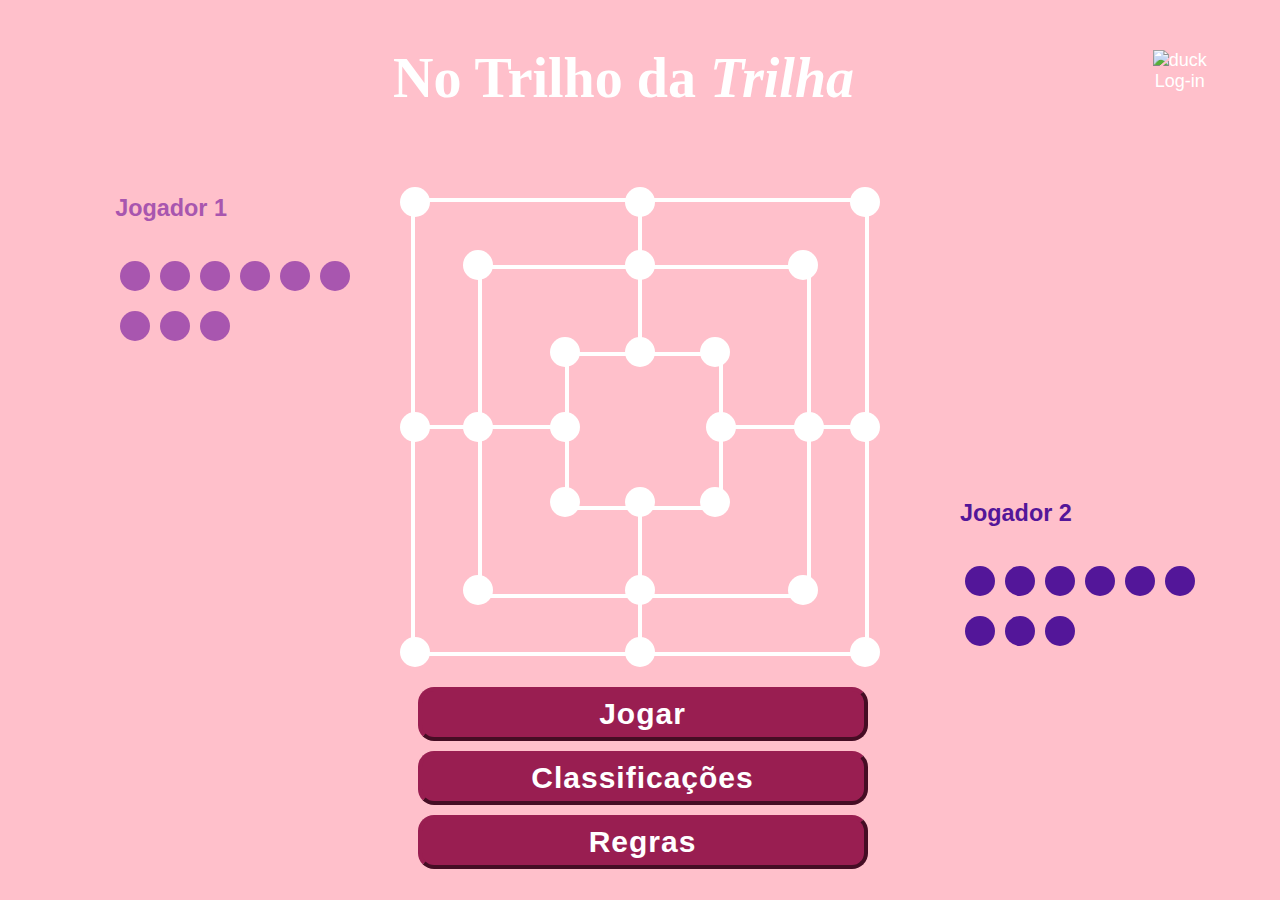
==== joao_ainda_nao_acabado/index.html @ d03ee465 "." ====
<!DOCTYPE html>
<html lang="pt">
    <head>
        <meta charset=UTF-8 name="viewport" content="width=device-width, initial-scale=1.0">
        <title>TRILHA</title>
        <link rel="stylesheet" href="style.css">
        <script defer src="scripts/mudar_menu.js"></script>
        <script defer src="scripts/rankings.js"></script>
        <script defer src="scripts/login.js"></script>
        <script defer src="scripts/game.js"></script>
        <script defer src="scripts/jogo.js"></script>
    </head>

    <body>
        <div class="navbar">
            <!-- Título -->
            <h1 class="trilha">
                No Trilho da <em>Trilha</em>
            </h1>
            <!-- Botão de Login -->
            <div class="column_login">
                <figure class="kurby_fig">
                    <img class="kurby_img" id="loginButton" src="https://i.postimg.cc/B6rtKHGg/kirby-with-a-knife-meme-1185-340189513.png" alt="duck">
                    <figcaption class="kurby_capt">Log-in</figcaption>
                </figure>
            </div>
            <!-- Caixa de Login -->
            <div id="login" class="login_box">
                <div class="box_content">
                    <!-- Botão para fechar a caixa -->
                    <span class="close">&times;</span>
                    <h2>Login</h2>
                    <form>
                        <label for="username">Username: </label>
                        <input type="text" id="username" name="username" required>
                        <br><br>
                        <label for="password">Password: </label>
                        <input type="password" id="password" name="password" required>
                        <br><br>
                        <button type="submit">Login</button>
                    </form>
                </div>
            </div>
        </div>

        <div id="ranking_page" class="modal">
            <span class="close_ranking">&times;</span>
            <h2 class="ranking_title">Tabela Classificativa</h2>
            <div class="center">
                <table>
                    <thead>
                        <tr>
                            <th>Posição</th>
                            <th>Jogador</th>
                            <th>Pontuação</th>
                        </tr>
                    </thead>
                    <tbody id="ranking_table">
                    </tbody>
                </table>
            </div>
        </div>


        <div class="menu_inicial">        
        <div class="container">
            <div class="board">
                <!-- Quadrados concêntricos -->
                <div class="square outer"></div>
                <div class="square middle"></div>
                <div class="square inner"></div>
            
                <!-- Linhas no meio -->
                <div class="line horizontal_left"></div>
                <div class="line horizontal_right"></div>
                <div class="line vertical_up"></div>
                <div class="line vertical_down"></div>
    
                <!-- Linhas diagonais -->
                <!--<div class="line diagonal diagonal1"></div>
                <div class="line diagonal diagonal2"></div>-->
    
                <!-- Pontos de interseção (locais onde as peças serão colocadas) -->
                <div class="point top-left"></div>
                <div class="point top-left-2"></div>
                <div class="point top-left-3"></div>
                <div class="point top-middle"></div>
                <div class="point top-middle-2"></div>
                <div class="point top-middle-3"></div>
                <div class="point top-right"></div>
                <div class="point top-right-2"></div>
                <div class="point top-right-3"></div>
                <div class="point middle-left"></div>
                <div class="point middle-left-2"></div>
                <div class="point middle-left-3"></div>
                <div class="point middle-right"></div>
                <div class="point middle-right-2"></div>
                <div class="point middle-right-3"></div>
                <div class="point bottom-left"></div>
                <div class="point bottom-left-2"></div>
                <div class="point bottom-left-3"></div>
                <div class="point bottom-middle"></div>
                <div class="point bottom-middle-2"></div>
                <div class="point bottom-middle-3"></div>
                <div class="point bottom-right"></div>
                <div class="point bottom-right-2"></div>
                <div class="point bottom-right-3"></div>
                
            </div>
            <!-- Peças do Jogador 1 (superior esquerdo) -->
            <div class="player1">
                <h3>Jogador 1</h3>
                <div class="pieces">
                    <div class="piece_player1"></div>
                    <div class="piece_player1"></div>
                    <div class="piece_player1"></div>
                    <div class="piece_player1"></div>
                    <div class="piece_player1"></div>
                    <div class="piece_player1"></div>
                    <div class="piece_player1"></div>
                    <div class="piece_player1"></div>
                    <div class="piece_player1"></div>
                </div>
                
            </div>

            <!-- Peças do Jogador 2 (inferior direito) -->
            <div class="player2">
                <h3>Jogador 2</h3>
                <div class="pieces">
                    <div class="piece_player2"></div>
                    <div class="piece_player2"></div>
                    <div class="piece_player2"></div>
                    <div class="piece_player2"></div>
                    <div class="piece_player2"></div>
                    <div class="piece_player2"></div>
                    <div class="piece_player2"></div>
                    <div class="piece_player2"></div>
                    <div class="piece_player2"></div>
                </div>
                
            </div>
        </div>

        <div class="buttons">
            <button class="go_configuracoes">Jogar</button>
            <button id="rankingBtn" class="menu">Classificações</button>
            <button class="go_regras">Regras</button>
        </div>
        </div>


        <div class="configuracoes">
        <h1 class="titulo">Configurações</h1>

        <table>
            <tr>
                <td>
                    <label for="size">Grid size (number of squares)</label>
                    <br>
                    
                    <select size="3" name="size">
                        <option selected>3</option>
                        <option>4</option>
                        <option>5</option>
                    </select>
                </td>
                <td>
                    <label for="start">Start player</label>
                    <br>
                    <select size="3" name="start">
                        <option>P1</option>
                        <option>P2</option>
                        <option selected>random</option>
                    </select>
                </td>
            </tr>
            <tr>
                <td>
                    <label for="p1">P1</label>
                    <br>
                    <select size="3" name="p1">
                        <option selected>player</option>
                        <option>random</option>
                        <option>AI</option>
                    </select>
                </td>
                <td>
                    <label for="p2">P2</label>
                    <br>
                    <select size="3" name="p2">
                        <option selected>player</option>
                        <option>random</option>
                        <option>AI</option>
                    </select>
                </td>
            </tr>
        </table>
        
                
        <div class="buttons">
            <button class="go_menu_inicial">MENU INICIAL</button>
            <button id="inicar_jogo" class="comecar_jogo">START</button>
        </div>
        </div>


        <div class="regras">
            <header>
                <h1 class="titulo">Regras e Informações</h1>
            </header>
            <div class="content">
                <div class="regras_esq">
                    <h2>Básico</h2>
                    <p>A trilha é um jogo de tabuleiro para dois jogadores</p>
                    <p>O tabuleiro é composto por quadrados, o número de quadrados pode variar, cada quadrado tem sempre 8 casas</p>
                    <p>O número de peças que cada jogador começa varia consoante o número de quadrados: (3 x número de quadrados) é o total de peças para cada jogador</p>
    
                    <h2>Objetivo</h2>
                    <p>O objetivo é fazer 'moinhos' que consiste numa sequência de 3 peças da mesma cor na vertial ou horizontal</p>
                    <p>Ao fazer um 'moinho' podemos eliminar uma peça do adversário e quando ele tiver menos peças do que quadrados no tabuleiro ganhamos</p>
                    
                    <h2>Como jogar</h2>
                    <p>Comece por definir qual o modo de jogo: PVP | PVE | Online</p>
                    <p>Deve definir a dimensão do tabuleiro e caso seja PVE a dificuldade</p>
                    <p><span><b>Durante o jogo:</b></span></p>
                    <p>Na fase I deve selecionar a casa onde vai colocar a peça</p>
                    <p>Nas outras fases deve selecionar a peça que deseja mover e depois selecionar a casa desejada</p>
    
                </div>
                
                <div class="regras_mid">
                    <h2>Tabuleiro</h2>
                    <div>
                        <img class="board" src="https://upload.wikimedia.org/wikipedia/commons/thumb/3/31/Nine_Men%27s_Morris.svg/330px-Nine_Men%27s_Morris.svg.png" alt="trilha board">
                    </div>
    
                    <button class="go_menu_inicial">MENU INICIAL</button>
                    <button class="go_configuracoes">JOGAR</button>
                </div>
    
                <div class="regras_dir">
                    <div class="fases">    
                        <h2>Fases do jogo</h2>
                        
                        <h3>Fase I - <span>Colocar peças</span> </h3>
                        <p>Os jogadores põem alternadamente as peças numa casa livre </p>
                        <p>A fase acaba quando todas as peças estão colocadas</p>
    
                        <h3>Fase II - <span>Mover peças</span> </h3>
                        <p>Os jogadores movem alternadamente as peças para uma casa contígua</p>
                        <p>As casas têm de estar ligadas por uma linha vertical ou horizontal</p>
                                            
                        <h3>Fase III - <span>Movimento Livre</span> </h3>
                        <p>Um jogador entra nesta fase quando tem apenas 3 peças</p>
                        <p>Nesta fase ele pode mover a peça para qualquer casa livre no tabuleiro</p>
                    </div>
    
                    <div class="fim_jogo">
                        <h2>Fim do jogo</h2>
    
                        <p>O jogo termina quando: </p>
                        <ul>
                            <li>Um jogar ganha quando o adversário ficar com menos peças do que o número de quadrados</li>
                            <li>Empate caso não haja jogadas possíveis</li>
                            <li>Empate caso ambos os jogadores tenham tantas peças como números de quadrados e em 10 jogadas não houver um vencedor</li>
                        </ul>
    
                    </div>
                </div>
            </div> 
        </div>


        <div class="jogo">
            
            <div class="info">
                <h3> Informação</h3>
                <span class="inf_topic">Turn:</span> <span class="player_turn"></span>
                <br>
                 <span class="inf_topic">Fase:</span> <span class="game_fase"></span>

                <div class="buttons">
                    <button class="go_menu_inicial">MENU INICIAL</button>
                    <button id="rankingBtn" class="menu">Classificações</button>
                </div>

                <div id="ranking_page" class="modal">
                    <span class="close_ranking">&times;</span>
                    <h2 class="ranking_title">Tabela Classificativa</h2>
                    <div class="center">
                        <table>
                            <thead>
                                <tr>
                                    <th>Posição</th>
                                    <th>Jogador</th>
                                    <th>Pontuação</th>
                                </tr>
                            </thead>
                            <tbody id="ranking_table">
                            </tbody>
                        </table>
                    </div>
                 </div>
            </div>
                    

            <div class="play">
                <div class="player_1_pieces"></div>
                    
                <div id ="tabu" class="tabuleiro"></div>

                <div class="player_2_pieces"></div>
            </div>

        </div>
    </body>
</html>
---- joao_ainda_nao_acabado/style.css ----
:root{ /* define variaveis para usar no css */
  --color_p1: #a856af;
  --color_p2: rgb(83, 22, 153);
}


body {
    background-color: pink;
    background-image: url(https://images6.alphacoders.com/115/1153825.jpg);
}

.navbar{
  display: flex;
  flex-direction: row;
  justify-content: space-between;
  align-items: center;
  padding: 0 2% 0 10%;
  
  .trilha {
    flex: 1;
    text-align:center;
    color: white;
    font-family:cursive;
    font-size: 3.5em; /* 4 em*/

  }

  .column_login{   
    /*----Login and title----*/
    .kurby_fig {
      text-align: center;
      margin-top: 5px;
      font-size: large ;
      font-family: Arial, Helvetica, sans-serif;
      color: white;
    }
    .kurby_img {
      width: 100px;
      cursor: pointer;
    }
  }

  .login_box {
    display: none;
    position: fixed;
    z-index: 1;
    right: 0;
    top: 0;
    width: 100%;
    height: 100%;
    background-color: rgba(0, 0, 0, 0.5);  /* Fundo semi-transparente */
  
    .box_content {
      font-family: Arial, Helvetica, sans-serif;
      color: rgb(153, 30, 81);
      background-color: white;
      margin: 15% auto;
      padding: 20px;
      border: 1px solid #888;
      width: 300px;
      border-radius: 8px;
  
      .close {
        cursor: pointer;
        color: #aaa;
        float: right;
        font-size: 28px;
        font-weight: bold;
      }
      
      .close:hover, .close:focus {
        color: black;
        text-decoration: none;
        cursor: pointer;
      }
      
      form input {
        width: 100%;
        padding: 10px;
        margin: 8px 0;
        box-sizing: border-box;
      }
      
      form button {
        background-color: rgb(153, 30, 81);
        color: white;
        padding: 10px;
        border: none;
        cursor: pointer;
        width: 100%;
        margin-top: 10px;
      }
      
      form button:hover {
        background-color: pink;
      }
    }
  }
}


.modal {
  display: none;
  position: fixed;
  z-index: 1;
  left: 0;
  top: 0;
  width: 100%;
  height: 100%;
  background-color: rgba(0, 0, 0, 0.85);

  .close_ranking {
    color: pink;
    float: right;
    font-size: 28px;
    font-weight: bold;
  }
  .close_ranking:hover, .close_ranking:focus {
    color: pink;
    text-decoration: none;
    cursor: pointer;
  }
  .ranking_title {
    text-align: center;
    color: lightcyan;
    font-family: Arial, Helvetica, sans-serif;
    font-size: 50px;
  }
  .center {
    display: flex;
    width: 100%;
    justify-content: center;
    align-items: center;

    table {
      border-collapse: collapse;
      width: 35%;
    }
    table th, table td {
      color: lightcyan;
      font-size: 30px;
      font-family: Arial, Helvetica, sans-serif;
      padding: 10px;
      text-align: left;
      border-bottom: 1px solid pink;
      justify-content: center;
    }
  }
}


.menu_inicial{
  display: block;

  .container {
    display: flex;  
    align-items: flex-start; /* Alinha o tabuleiro e as peças no topo */
    padding: 0 50px 30px 50px;

    .board {
      top: 30px;
      border-bottom: 20px;
      position: relative;
      width: 500px; /* Ajuste a largura do contêiner conforme necessário */
      height: 500px; /* Altura do contêiner */
      margin: 0 auto; /* Centraliza o contêiner horizontalmente */
      display: flex;
      justify-content: center; /* Centraliza horizontalmente */
      align-items: center;     /* Centraliza verticalmente */
      background:none;
      stroke: transparent;

      /* Quadrados do tabuleiro */
      .square {
        position: absolute;
        border: 4px solid white;
        background:none;
      }

      /* Quadrado externo (maior) */
      .outer {
        width: 450px;
        height: 450px;
      }

      /* Quadrado intermediário */
      .middle {
        width: 65%;
        height: 65%;
        top: 17.5%;
        left: 17.5%;
      }

      /* Quadrado interno (menor) */
      .inner {
        width: 30%;
        height: 30%;
        top: 35%;
        left: 35%;
      }

      /* Linha horizontal e vertical do meio */
      .line {
        position: absolute;
        background-color: white;
      }

      /* Linha horizontal no meio */
      .line.horizontal_left {
        top: 50%;
        left: 25px;
        width: 30%;
        height: 4px;
        transform: translateY(-50%);
      }

      .line.horizontal_right {
        top: 50%;
        right: 25px;
        width: 30%;
        height: 4px;
        transform: translateY(-50%);
      }

      /* Linha vertical no meio */
      .line.vertical_up {
        left: 50%;
        top: 25px;
        width: 4px;
        height: 30%;
        transform: translateX(-50%);
      }

      .line.vertical_down {
        left: 50%;
        bottom: 25px;
        width: 4px;
        height: 30%;
        transform: translateX(-50%);
      }

      /* Linhas diagonais */
      .line.diagonal {
        position: absolute;
        background-color: white;
        width: 4px;
        height: 636.4px; /* Altura = comprimento da diagonal usando o Teorema de Pitágoras */;
        transform-origin: center;
      }

      /* Diagonal da esquerda superior para a direita inferior */
      .line.diagonal1 {
        transform: rotate(-45deg);
        left: 25px;
        top: 25px; /* Ajuste para posicionar corretamente */
        transform-origin: top left;
      }

      /* Diagonal da direita superior para a esquerda inferior */
      .line.diagonal2 {
        transform: rotate(45deg);
        left: 475px;
        top: 25px; /* Ajuste para posicionar corretamente */
        transform-origin: top right;
      }
        
      /* Pontos de interseção */
      .point {
        position: absolute;
        width: 30px;
        height: 30px;
        background-color: white;
        border-radius: 50%;
      }

      .point.top-left {
        top: 10px;
        left: 10px;
      }

      .point.top-left-2 {
        top: 17.5%;
        left: 17.5%;
        transform: translate(-50%, -50%)
        
      }

      .point.top-left-3 {
        top: 35%;
        left: 35%;
        transform: translate(-50%, -50%)
        
      }

      .point.top-middle {
        top: 10px;
        left: 50%;
        transform: translateX(-50%);
      }

      .point.top-middle-2 {
        top: 17.5%;
        left: 50%;
        transform: translate(-50%, -50%);
      }

      .point.top-middle-3 {
        top: 35%;
        left: 50%;
        transform: translate(-50%, -50%);
      }

      .point.top-right {
        top: 10px;
        right: 10px;
      }

      .point.top-right-2 {
        top: 17.5%;
        right: 17.5%;
        transform: translate(50%, -50%);
      }

      .point.top-right-3 {
        top: 35%;
        right: 35%;
        transform: translate(50%, -50%);
      }

      .point.middle-left {
        top: 50%;
        left: 10px;
        transform: translateY(-50%);
      }

      .point.middle-left-2 {
        top: 50%;
        left: 17.5%;
        transform: translate(-50%, -50%);
      }

      .point.middle-left-3 {
        top: 50%;
        left: 35%;
        transform: translate(-50%, -50%);
      }

      .point.center {
        top: 50%;
        left: 50%;
        transform: translate(-50%, -50%);
      }

      .point.middle-right {
        top: 50%;
        right: 10px;
        transform: translateY(-50%);
      }

      .point.middle-right-2 {
        top: 50%;
        right: 17.5%;
        transform: translate(70%, -50%);
      }

      .point.middle-right-3 {
        top: 50%;
        right: 35%;
        transform: translate(70%, -50%);
      }

      .point.bottom-left {
        bottom: 10px;
        left: 10px;
      }

      .point.bottom-left-2 {
        bottom: 17.5%;
        left: 17.5%;
        transform: translate(-50%, 50%);
      }

      .point.bottom-left-3 {
        bottom: 35%;
        left: 35%;
        transform: translate(-50%, 50%);
      }

      .point.bottom-middle {
        bottom: 10px;
        left: 50%;
        transform: translateX(-50%);
      }

      .point.bottom-middle-2 {
        bottom: 17.5%;
        left: 50%;
        transform: translate(-50%, 50%);
      }

      .point.bottom-middle-3 {
        bottom: 35%;
        left: 50%;
        transform: translate(-50%, 50%);
      }

      .point.bottom-right {
        bottom: 10px;
        right: 10px;
      }

      .point.bottom-right-2 {
        bottom: 17.5%;
        right: 17.5%;
        transform: translate(50%, 50%);
      }

      .point.bottom-right-3 {
        bottom: 35%;
        right: 35%;
        transform: translate(50%, 50%);
      }
    }

    /* Estilos para as peças */
    .pieces {
      display: flex; /* Habilita o flexbox para o contêiner */
      flex-wrap: wrap; /* Permite que as peças se movam para uma nova linha quando necessário */
      max-width: 100%; /* Limita a largura do contêiner se necessário */
      position: relative; /* Para que as peças sejam posicionadas de acordo com seu contêiner */
      height: 100px;
      margin-top: 10px;
    }

    .player1 {
      float: left;
      display: flex; /* Habilita o flexbox para o player1 */
      flex-wrap: wrap; /* Permite que as peças se movam para uma nova linha quando necessário */
      width: 20%;
      max-width: 500px;
      position: absolute; /* Permite o posicionamento das peças em relação ao tabuleiro */
      margin-top: 25px;
      left: 9%; /* Ajusta para a parte esquerda */
      font-family: 'Gill Sans', 'Gill Sans MT', Calibri, 'Trebuchet MS', sans-serif;
      color: var(--color_p1);
      font-size: 20px;

      .piece_player1 {
        display: flex;
        flex-wrap: wrap;
        width: 30px; /* Tamanho da peça */
        height: 30px; /* Tamanho da peça */
        margin: 5px; /* Espaço entre as peças */
        border-radius: 50%; /* Torna as peças circulares */
        z-index: 1; /* Garante que as peças fiquem acima do tabuleiro */
        background-color: var(--color_p1);
      }
    }
    .player2 {
      float: right;
      display: flex; /*Habilita o flexbox para o player2 */
      flex-wrap: wrap; /*Permite que as peças se movam para uma nova linha quando necessário */
      width: 20%; 
      position: absolute; /* Permite o posicionamento das peças em relação ao tabuleiro */
      margin-top: 330px;
      right: 5%; /* Ajusta para a parte direita */
      font-family: 'Gill Sans', 'Gill Sans MT', Calibri, 'Trebuchet MS', sans-serif;
      color: var(--color_p2);
      font-size: 20px;
      justify-content: left;
      
      .piece_player2 {
        display: flex;
        flex-wrap: wrap;
        width: 30px; /* Tamanho da peça */
        height: 30px; /* Tamanho da peça */
        margin: 5px; /* Espaço entre as peças */
        border-radius: 50%; /* Torna as peças circulares */
        z-index: 1; /* Garante que as peças fiquem acima do tabuleiro */
        background-color: var(--color_p2);
      }
    }
  }

  .buttons {
    display: flex;
    flex-direction: column;
    margin-right: 35px;
    justify-content: center; 
    align-items: center;     
 
    stroke: transparent;

    button{
      position: relative;
      background-color: rgb(153, 30, 81);
      border-radius: 16px;
      border-width: 4px 4px 4px;
      border-color: rgb(153, 30, 81);
      color: #FFFFFF;
      cursor: pointer;
      padding: 13px 16px;
      font-size: 30px;
      font-weight: 700;
      letter-spacing: 1px;
      line-height: 20px;
      width: 450px;
      margin-top: 10px;
      left: 20px;
    }
  }

  .modal {
    display: none;
    position: fixed;
    z-index: 1;
    left: 0;
    top: 0;
    width: 100%;
    height: 100%;
    background-color: rgba(0, 0, 0, 0.85);
  
    .close_ranking {
      color: pink;
      float: right;
      font-size: 28px;
      font-weight: bold;
    }
    .close_ranking:hover, .close_ranking:focus {
      color: pink;
      text-decoration: none;
      cursor: pointer;
    }
    .ranking_title {
      text-align: center;
      color: lightcyan;
      font-family: Arial, Helvetica, sans-serif;
      font-size: 50px;
    }
    .center {
      display: flex;
      width: 100%;
      justify-content: center;
      align-items: center;
  
      table {
        border-collapse: collapse;
        width: 35%;
      }
      table th, table td {
        color: lightcyan;
        font-size: 30px;
        font-family: Arial, Helvetica, sans-serif;
        padding: 10px;
        text-align: left;
        border-bottom: 1px solid pink;
        justify-content: center;
      }
    }
  }
}


.configuracoes{
  display: none;
  
  table {
    width: 100%; /* Full width of the window */
    margin-left: -5%;
    margin-right: 15%;
    border-collapse: collapse;
    align-self: center;
  }

  .titulo {
    text-align:center;
    color: white;
    font-family:cursive;
    font-size: 2em; 
  }
  
  label{
    font-family: cursive;
    font-size:2vmax;/**/
    color: rgb(217, 237, 237);
  }

  td {
    padding: 20px 10px; /* 20px 10px Vertical padding of 20px, horizontal padding of 10px */
    text-align: center;/**/
  }

  select {
    width: 19vw;/*  200px Adjust width */
    padding: 10px; /* Add some padding */
    border: 2px solid rgb(255, 192, 203); /* Add border and color */
    border-radius: 10px; /* Make the edges rounded */
    background-color: #f1f1f1; /* Light background color */
    font-family: cursive; /*Arial, sans-serif Customize font */
    font-size: 1.5vmax; /* 16px Adjust font size */
    color: rgb(230, 169, 179); /*  Change text color */
    cursor: pointer; /* Add pointer cursor */
    appearance: none; /* Remove default arrow for styling */
    overflow: hidden; /*the only one that does something*/
    text-shadow: 0 1px 0 rgba(150, 77, 117, 0.84) /*makes it look 3D */
    
  }

  /* Change background and border on hover */
  select:hover {
    background-color: #e2e6ea; /* Slight hover effect */
    border-color: #df848c; 
  }

  /* Change background and border on focus */
  select:focus {
    outline: none;
    border-color: #8fdef7;
    box-shadow: 0 0 5px rgba(120, 219, 228, 0.84); /* Add shadow on focus */
  }

  /* Make sure the select options have proper padding */
  /**/
  option {
    padding: 10px;
    background-color: #f1f1f1;
    text-align: center;
  }

  option:active {
    background-color: #e2e6ea;
  }

  option:checked {
    color: #8352e4;
  }

  button{
    background-color: rgb(153, 30, 81);
    border-radius: 16px;
    border-width: 4px 4px 4px;
    border-color: rgb(153, 30, 81);
    color: #FFFFFF;
    cursor: pointer;
    padding: 13px 16px;
    font-size: 30px;
    font-weight: 700;
    letter-spacing: 1px;
    line-height: 20px;
    margin-top: 10px;
    width: 30%;
  }

  .buttons{
    display: flex;
    flex-direction: row;
    align-items: center;
    margin-left: 26%;
    justify-items: center;
    gap: 30px;
  }

}


.regras{
  display: none;
  flex-direction: column;

  h1{
    text-align: center;
    color: azure;
    font-family: cursive;
    /* font-size: 4em; */
  }

  h2{
    text-align: center;
    color: azure;
    font-family: 'Gill Sans', 'Gill Sans MT', Calibri, 'Trebuchet MS', sans-serif;
  }
  h3{
    color: azure;
    font-family: 'Gill Sans', 'Gill Sans MT', Calibri, 'Trebuchet MS', sans-serif;
  }

  .content{
    

    display: flex;
    flex-direction: row;
    font-family: Arial, Helvetica, sans-serif;
    color: azure;

      .titulo {
          text-align:center;
          color: white;
          font-family:cursive;
          font-size: 2em; 
          padding-left: 10%;
      }

      .regras_esq{
          align-items: center;
          margin-left: 10%;
          width: 30%;
          position: left;
          span{
              color: azure;
              
          }
          p{
              margin-left: 10%;
              width: 80%;
          }
      }
      
      .regras_mid{
          .board{
              max-width: 100%;
              border-style: inset;
              border-color: rgb(153, 30, 81);
          }
          button{
              background-color: rgb(153, 30, 81);
              border-radius: 16px;
              border-width: 4px 4px 4px;
              border-color: rgb(153, 30, 81);
              color: #FFFFFF;
              cursor: pointer;
              padding: 13px 16px;
              font-size: 15px;
              font-weight: 700;
              letter-spacing: 1px;
              line-height: 20px;
              width: 80%;
              margin-left: 10%;
              margin-top: 10px;
          }
      }
      
      .regras_dir{
          width: 30%;
          margin-right: 10%;
          margin-left: 10px;
          p{
              margin-left: 5%;
              text-indent: 5%;}
          h3{text-indent: 9%;}
  
          .fases{margin-left: 2%;}
          .fim_jogo{margin-left: 2%;}
      }
  }   
}


.jogo{
  display: none;
  flex-direction: row;
  color: azure;

 .info{
   align-items: center;
   text-align: center;
   width: 20%;
   height: 280px;
   margin-top: 5%;
   margin-left: 1.5%;
   margin-right: 1%;
   border-radius: 20px;
   border-width: 5px;
   border-style: solid;
   border-color: black;
   background-color: rgba(0, 0, 0, 0.35);
   
   .inf_topic{
     color: pink;
   }

   .buttons {
     display: flex;
     flex-direction: column;
     justify-content: center; 
     align-items: center;  
     
     stroke: transparent;

     button{
       width: 95%;
       position: center;
       background-color: rgb(153, 30, 81);
       border-radius: 16px;
       border-width: 4px 4px 4px;
       border-color: rgb(153, 30, 81);
       color: #FFFFFF;
       cursor: pointer;
       padding: 13px 16px;
       font-size: 15px;
       font-weight: 600;
       letter-spacing: 1px;
       line-height: 20px;
       margin-top: 10px;
       left: 20px;
     }
   }
       
   .modal {
     display: none;
     position: fixed;
     z-index: 1;
     left: 0;
     top: 0;
     width: 100%;
     height: 100%;
     background-color: rgba(0, 0, 0, 0.85);
   
     .close_ranking {
       color: pink;
       float: right;
       font-size: 28px;
       font-weight: bold;
     }
     .close_ranking:hover, .close_ranking:focus {
       color: pink;
       text-decoration: none;
       cursor: pointer;
     }
     .ranking_title {
       text-align: center;
       color: lightcyan;
       font-family: Arial, Helvetica, sans-serif;
       font-size: 50px;
     }
     .center {
       display: flex;
       width: 100%;
       justify-content: center;
       align-items: center;

       table {
       border-collapse: collapse;
       width: 35%;
       }
       table th, table td {
       color: lightcyan;
       font-size: 30px;
       font-family: Arial, Helvetica, sans-serif;
       padding: 10px;
       text-align: left;
       border-bottom: 1px solid pink;
       justify-content: center;
       }
     }
   }
 }


 .play{
   display: flex;
   flex-direction: row;
   width: 100%;  
   margin-top: 2%;

  h2, h3{
    width: 100%;
    color: azure;
  }

  .player_1_pieces{
    display: flex;
    flex-direction: column;
    align-items: end;
    width: 15%;
    text-align: center;
    
    .peca{
      background-color: var(--color_p1);
    }
  }

  .player_2_pieces{
    display: flex;
    flex-direction: column;
    align-items: baseline;
    text-align: center;
    width: 15%;

    .peca{
      background-color: var(--color_p2);
    }
  }

  .pecas_por_colocar{
    display: flex;
    flex-direction: row;
    flex-wrap: wrap;
  }

  .pecas_eliminadas{
    margin-top: 40%;
  }

  .peca{
    width: 30px;
    height: 30px;
    border-width: 3px;
    border-style: solid;
    border-radius: 50%; /* Makes it a circle */
    border-color: black;
    margin-right: 2px;
    margin-bottom: 2px;
  }   

  .tabuleiro{
      display: grid;
      align-items: center;
      justify-content: center;
      color: azure;
      width: 40%;
      margin-right: 2%;
      margin-left: 2%;

      .cell {
        text-align: center; /* delete */
        color: black; /* delete */
        width: 30px;
        height: 30px;
        border-width: 3px;
        border-style: solid;
        border-radius: 50%; /* Makes it a circle */
        border-color: black;
        background: white;
      }

      .piece_1{
        background-color: var(--color_p1);
      }

      .piece_2{
        background-color: var(--color_p2);
      }
      
      .hrule {
        width: 100%; /* Full width */
        height: 5px; /* Height of the horizontal line */
        background: black; /* Line color */
        margin-top: 15px;
        margin-bottom: 15px;
        margin-left: 4px;
      }
      
      .vrule {
        width: 5px; /* Width of the vertical line */
        height: 100%; /* Full height */
        background: black; /* Line color */
        margin-left: 15px;
        margin-right: 15px;
        margin-top: 4px;
      }
   }

 }
}
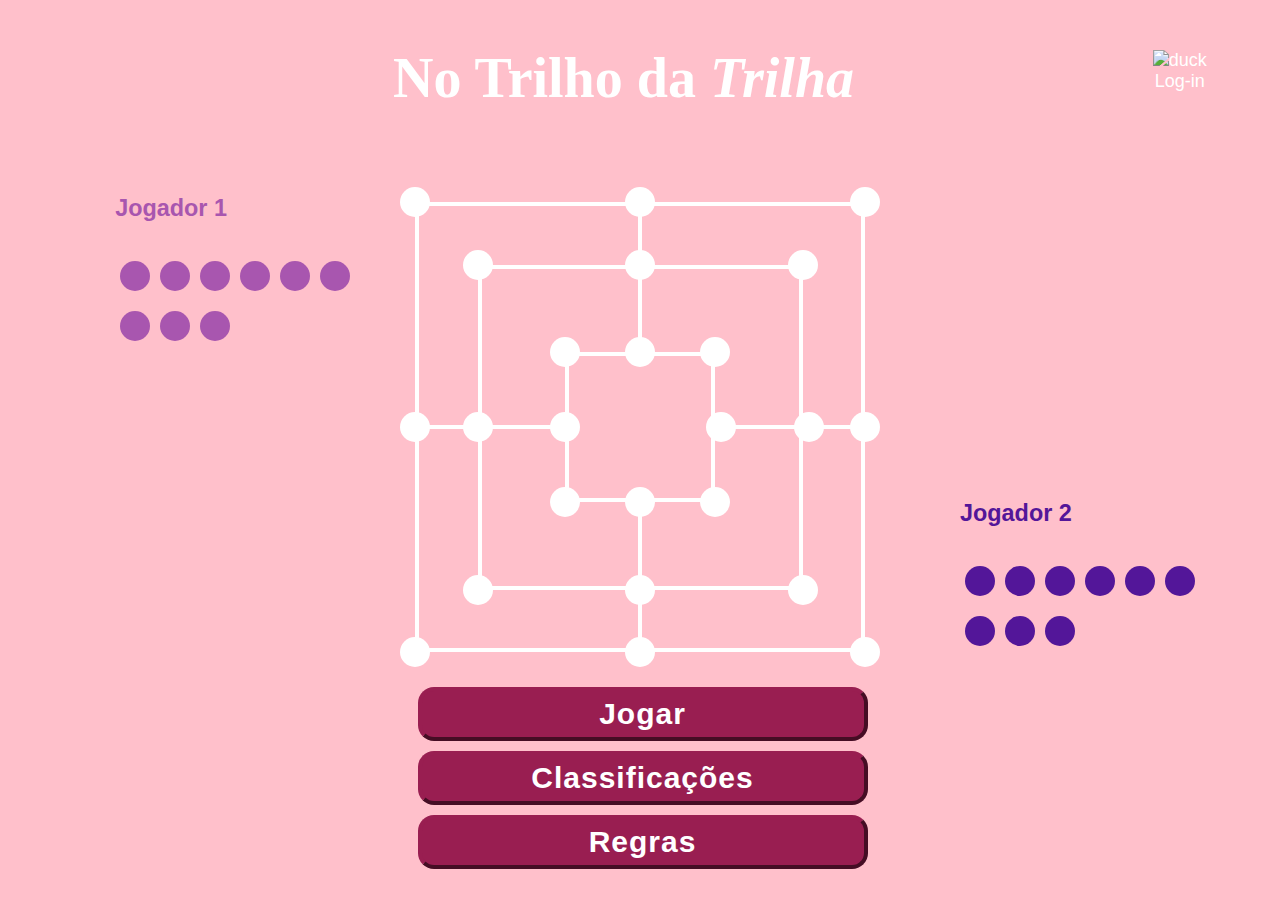
==== commit 2cf9d80a: ".classification" ====
--- a/joao_ainda_nao_acabado/index.html
+++ b/joao_ainda_nao_acabado/index.html
@@ -7,8 +7,9 @@
         <script defer src="scripts/mudar_menu.js"></script>
         <script defer src="scripts/rankings.js"></script>
         <script defer src="scripts/login.js"></script>
-        <script defer src="scripts/game.js"></script>
         <script defer src="scripts/jogo.js"></script>
+        <script defer src="scripts/minimax.js"></script>
+        <script src="https://cdn.jsdelivr.net/npm/lodash@4.17.21/lodash.min.js"></script>
     </head>
 
     <body>
@@ -46,6 +47,43 @@
         <div id="ranking_page" class="modal">
             <span class="close_ranking">&times;</span>
             <h2 class="ranking_title">Tabela Classificativa</h2>
+            <div class="slideshow-container">
+                <div class="mySlides fade">
+                    <div class="center">
+                        <table>
+                            <thead>
+                                <tr>
+                                    <th>Posição</th>
+                                    <th>Jogador</th>
+                                    <th>Pontuação</th>
+                                </tr>
+                            </thead>
+                            <tbody id="ranking_table">
+                            </tbody>
+                        </table>
+                    </div>
+                    
+                </div>
+                <div class="mySlides fade">
+                    <div class="center">
+                        <table>
+                            <tbody id="table_scores">
+                            </tbody>
+                        </table>
+                        
+                    </div>
+                </div>
+                
+                <!-- Next and Previous buttons-->
+                <a class="prev" onclick="plusSlides(-1)">&#10094;</a>
+                <a class="next" onclick="plusSlides(1)">&#10095;</a>            
+            </div>
+            <!-- The dots/circles -->
+            <div style="text-align:center">
+                <span class="dot" onclick="currentSlide(1)"></span>
+                <span class="dot" onclick="currentSlide(2)"></span>
+            </div>
+            <!--
             <div class="center">
                 <table>
                     <thead>
@@ -59,6 +97,7 @@
                     </tbody>
                 </table>
             </div>
+            -->
         </div>
 
 
@@ -301,6 +340,43 @@
                             </tbody>
                         </table>
                     </div>
+                    <!--
+                    
+
+
+                    <div class="slideshow-container">
+                        <div class="mySlides fade">
+                            <div class="center">
+                                <table>
+                                    <thead>
+                                        <tr>
+                                            <th>Posição</th>
+                                            <th>Jogador</th>
+                                            <th>Pontuação</th>
+                                        </tr>
+                                    </thead>
+                                    <tbody id="ranking_table">
+                                    </tbody>
+                                </table>
+                            </div>
+                            
+                        </div>
+                        <div class="mySlides fade">
+                            <div class="center">
+                                <table>
+                                    <tbody id="table_scores">
+                                    </tbody>
+                                </table>
+                                
+                            </div>
+                        </div>
+
+                        <a class="prev" onclick="plusSlides(-1)">&#10094;</a>
+                        <a class="next" onclick="plusSlides(1)">&#10095;</a>            
+                    </div>               
+                    
+                    -->
+                    
                  </div>
             </div>
                     
--- a/joao_ainda_nao_acabado/style.css
+++ b/joao_ainda_nao_acabado/style.css
@@ -103,7 +103,7 @@
 .modal {
   display: none;
   position: fixed;
-  z-index: 1;
+  z-index: 2;
   left: 0;
   top: 0;
   width: 100%;
@@ -148,6 +148,85 @@
     }
   }
 }
+
+/*    classification buttons    */
+* {box-sizing:border-box}
+.slideshow-container {
+  max-width: 1000px;
+  height: 390px;
+  position: relative;
+  margin: auto;
+}
+
+.mySlides {
+  display: none;
+}
+
+/* Next & previous buttons */
+ .prev, .next {
+  cursor: pointer;
+  position: absolute;
+  top: 50%;
+  width: auto;
+  margin-top: -22px;
+  padding: 16px;
+  color: white;
+  font-weight: bold;
+  font-size: 18px;
+  transition: 0.6s ease;
+  border-radius: 0 3px 3px 0;
+  user-select: none;
+}
+
+ /* Position the "next button" to the right */
+ .next {
+  right: 0;
+  border-radius: 3px 0 0 3px;
+}
+ /* On hover, add a black background color with a little bit see-through */
+ .prev:hover, .next:hover {
+  background-color: rgba(167, 99, 162, 0.8);
+}
+
+/* Caption text */
+.text {
+  color: #f2f2f2;
+  font-size: 15px;
+  padding: 8px 12px;
+  position: absolute;
+  bottom: 8px;
+  width: 100%;
+  text-align: center;
+}
+
+ /* The dots/bullets/indicators */
+ .dot {
+  cursor: pointer;
+  height: 15px;
+  width: 15px;
+  margin: 0 2px;
+  background-color: #dfb8d7;
+  border-radius: 50%;
+  display: inline-block;
+  transition: background-color 0.6s ease;
+}
+
+.active, .dot:hover {
+  background-color: #c980b9;
+}
+
+ /* Fading animation */
+ .fade {
+  animation-name: fade;
+  animation-duration: 1.5s;
+}
+
+@keyframes fade {
+  from {opacity: .4}
+  to {opacity: 1}
+}
+
+
 
 
 .menu_inicial{
@@ -576,12 +655,12 @@
   .titulo {
     text-align:center;
     color: white;
-    font-family:cursive;
+    font-family: Arial, Helvetica, sans-serif;
     font-size: 2em; 
   }
   
   label{
-    font-family: cursive;
+    font-family: Arial, Helvetica, sans-serif;
     font-size:2vmax;/**/
     color: rgb(217, 237, 237);
   }
@@ -597,7 +676,7 @@
     border: 2px solid rgb(255, 192, 203); /* Add border and color */
     border-radius: 10px; /* Make the edges rounded */
     background-color: #f1f1f1; /* Light background color */
-    font-family: cursive; /*Arial, sans-serif Customize font */
+    font-family: Arial, Helvetica, sans-serif; /*Arial, sans-serif Customize font */
     font-size: 1.5vmax; /* 16px Adjust font size */
     color: rgb(230, 169, 179); /*  Change text color */
     cursor: pointer; /* Add pointer cursor */
@@ -772,8 +851,9 @@
    border-radius: 20px;
    border-width: 5px;
    border-style: solid;
-   border-color: black;
-   background-color: rgba(0, 0, 0, 0.35);
+   border-color: rgb(153, 30, 81);
+   background-color: rgb(153, 30, 81, 0.35);
+   font-family: Arial, Helvetica, sans-serif;
    
    .inf_topic{
      color: pink;
@@ -874,6 +954,7 @@
     align-items: end;
     width: 15%;
     text-align: center;
+    font-family: Arial, Helvetica, sans-serif;
     
     .peca{
       background-color: var(--color_p1);
@@ -886,6 +967,7 @@
     align-items: baseline;
     text-align: center;
     width: 15%;
+    font-family: Arial, Helvetica, sans-serif;
 
     .peca{
       background-color: var(--color_p2);
@@ -899,7 +981,9 @@
   }
 
   .pecas_eliminadas{
-    margin-top: 40%;
+    display: flex;
+    flex-direction: row;
+    flex-wrap: wrap;
   }
 
   .peca{
@@ -923,8 +1007,9 @@
       margin-left: 2%;
 
       .cell {
+        z-index: 1;
         text-align: center; /* delete */
-        color: black; /* delete */
+        color: white; /* delete */
         width: 30px;
         height: 30px;
         border-width: 3px;
@@ -945,19 +1030,17 @@
       .hrule {
         width: 100%; /* Full width */
         height: 5px; /* Height of the horizontal line */
-        background: black; /* Line color */
+        background: white; /* Line color */
         margin-top: 15px;
         margin-bottom: 15px;
-        margin-left: 4px;
       }
       
       .vrule {
         width: 5px; /* Width of the vertical line */
         height: 100%; /* Full height */
-        background: black; /* Line color */
+        background: white; /* Line color */
         margin-left: 15px;
         margin-right: 15px;
-        margin-top: 4px;
       }
    }
 
